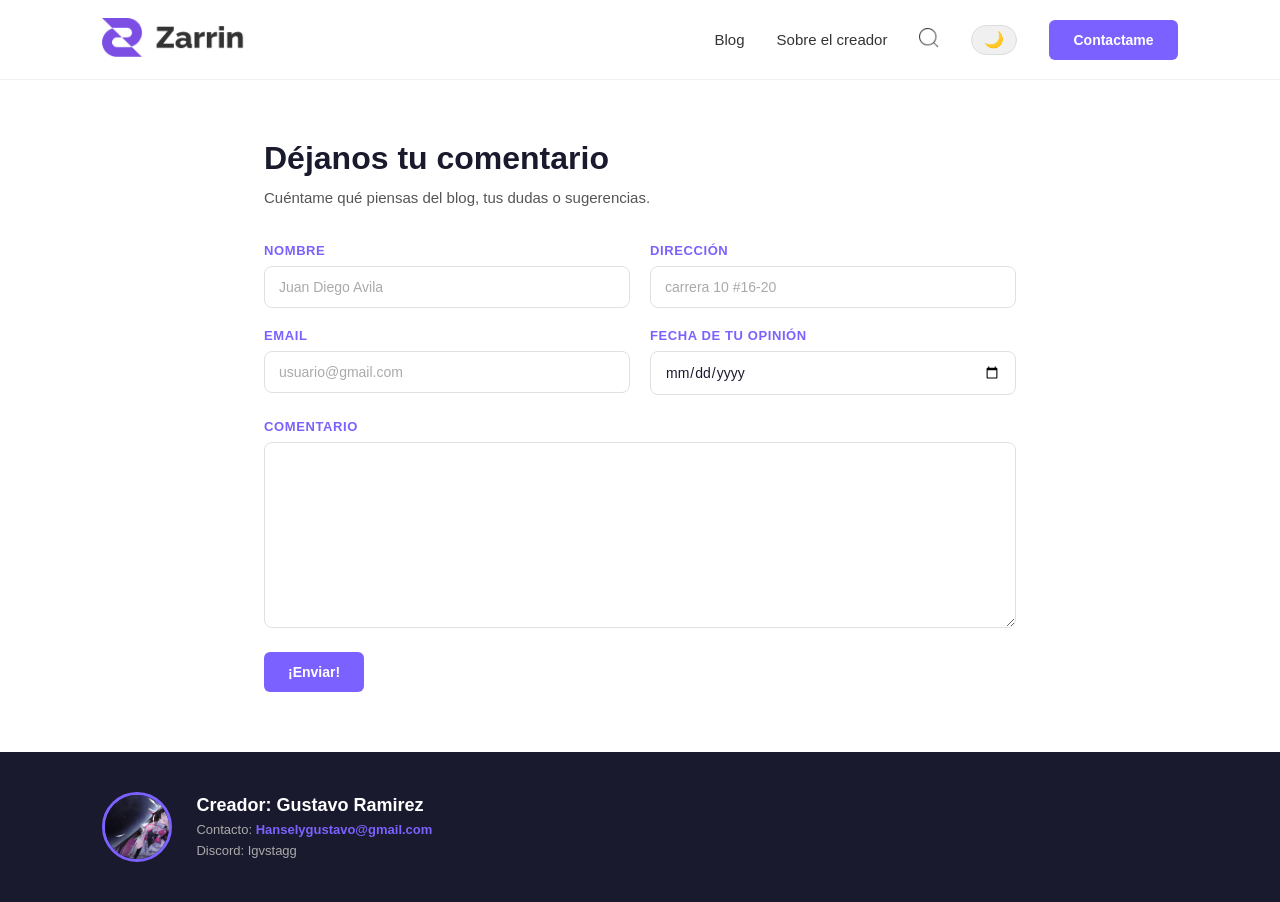
==== contacto.html @ b6b07262 "update" ====
<!DOCTYPE html>
<html lang="es">
<head>
    <meta charset="UTF-8">
    <meta name="viewport" content="width=device-width, initial-scale=1.0">
    <title>Contacto</title>
    <link rel="stylesheet" href="style.css">
</head>
<body>
    <header class="header">
        <a href="index.html" class="header__logo">
            <img src="assets/logo.png" alt="Logo">
        </a>
        <nav class="header__nav nav">
            <a href="index.html" class="nav__link">Blog</a>
            <a href="creador.html" class="nav__link">Sobre el creador</a>
            <a href="" class="nav__link">
                <img src="assets/lupa.png" alt="search" class="nav__img">
            </a>
            <button class="theme-toggle" onclick="toggleTheme()" title="Cambiar tema">🌙</button>
            <a href="contacto.html" class="button--purple">Contactame</a>
        </nav>
    </header>

    <main class="main">
        <section class="contact">
            <h1 class="contact__title">Déjanos tu comentario</h1>
            <p class="contact__subtitle">Cuéntame qué piensas del blog, tus dudas o sugerencias.</p>

            <!-- Reemplaza TU_ID_AQUI por el ID que te da Formspree (formspree.io) -->
            <form action="https://formspree.io/f/TU_ID_AQUI" method="POST" class="contact__form">
                <div class="contact__grid">
                    <div class="contact__field">
                        <label for="nombre">Nombre</label>
                        <input type="text" id="nombre" placeholder="Juan Diego Avila" required name="nombre">
                    </div>
                    <div class="contact__field">
                        <label for="direccion">Dirección</label>
                        <input type="text" id="direccion" placeholder="carrera 10 #16-20" required name="direccion">
                    </div>
                    <div class="contact__field">
                        <label for="email">Email</label>
                        <input type="email" id="email" placeholder="usuario@gmail.com" required name="_replyto">
                    </div>
                    <div class="contact__field">
                        <label for="fecha">Fecha de tu opinión</label>
                        <input type="date" id="fecha" required name="opinion">
                    </div>
                </div>

                <div class="contact__field contact__field--full">
                    <label for="comentario">Comentario</label>
                    <textarea name="comentario" id="comentario" cols="30" rows="10" required></textarea>
                </div>

                <!-- Campos extra de Formspree -->
                <input type="hidden" name="_subject" value="Nuevo comentario en el blog">
                <input type="text" name="_gotcha" style="display:none">

                <button type="submit" class="button--purple contact__submit">¡Enviar!</button>
            </form>
        </section>
    </main>

    <footer class="footer">
        <img src="assets/pfp.jpg" alt="Profile Picture" class="footer__pfp">
        <div class="footer__info">
            <span class="footer__name">Creador: Gustavo Ramirez</span>
            <span class="footer__contact">Contacto: <a href="mailto:Hanselygustavo@gmail.com">Hanselygustavo@gmail.com</a></span>
            <span class="footer__discord">Discord: Igvstagg</span>
        </div>
    </footer>

    <script>
        function toggleTheme() {
            const isDark = document.body.classList.toggle('dark');
            localStorage.setItem('theme', isDark ? 'dark' : 'light');
            document.querySelector('.theme-toggle').textContent = isDark ? '☀️' : '🌙';
        }
        if (localStorage.getItem('theme') === 'dark') {
            document.body.classList.add('dark');
            document.querySelector('.theme-toggle').textContent = '☀️';
        }
    </script>
</body>
</html>
---- style.css ----
* {
    margin: 0;
    padding: 0;
    box-sizing: border-box;
}

body {
    font-family: 'Segoe UI', sans-serif;
    color: #1a1a2e;
    background-color: #ffffff;
    transition: background-color 0.3s ease, color 0.3s ease;
}

a { text-decoration: none; }

/* MODO OSCURO */
body.dark { background-color: #0f0f1a; color: #e0e0f0; }
body.dark .header { background-color: #0f0f1a; border-bottom-color: #2a2a3e; }
body.dark .nav__link { color: #c0c0d8; }
body.dark .nav__link:hover { color: #a98bff; }
body.dark .recent-posts { background-color: #0f0f1a; }
body.dark .recent-posts__title, body.dark .popular-posts__title { color: #e0e0f0; }
body.dark .popular-posts { background-color: #1a1a2e; }
body.dark .post-card { background-color: #1e1e32; box-shadow: 0 2px 12px rgba(0,0,0,0.3); }
body.dark .post-card__title { color: #e0e0f0; }
body.dark .post-card__excerpt { color: #9090b0; }
body.dark .featured-post__title { color: #e0e0f0; }
body.dark .post__excerpt { color: #9090b0; }
body.dark .post__date { color: #606080; }
body.dark .article { color: #e0e0f0; }
body.dark .article__title { color: #e0e0f0; }
body.dark .article__text { color: #b0b0cc; }
body.dark .creator-hero { border-bottom-color: #2a2a3e; }
body.dark .creator-hero__name { color: #e0e0f0; }
body.dark .creator-hero__bio { color: #9090b0; }
body.dark .creator-section { background-color: #0f0f1a; }
body.dark .creator-section--gray { background-color: #1a1a2e; }
body.dark .creator-section__title { color: #e0e0f0; }
body.dark .creator-section__desc { color: #9090b0; }
body.dark .creator-card { background-color: #1e1e32; border-color: #2a2a3e; }
body.dark .creator-card__value { color: #e0e0f0; }
body.dark .creator-parent-card { background-color: #1e1e32; border-color: #2a2a3e; }
body.dark .creator-parent-card__name { color: #e0e0f0; }
body.dark .creator-parent-card__bio { color: #9090b0; }
body.dark .creator-parents__img { background-color: #2a2a3e; }
body.dark .theme-toggle { background-color: #2a2a3e; color: #e0e0f0; border-color: #3a3a5e; }
body.dark .theme-toggle:hover { background-color: #3a3a5e; }

/* ANIMACIONES */
@keyframes fadeInDown { from { opacity:0; transform:translateY(-20px); } to { opacity:1; transform:translateY(0); } }
@keyframes fadeInUp { from { opacity:0; transform:translateY(30px); } to { opacity:1; transform:translateY(0); } }
@keyframes fadeInLeft { from { opacity:0; transform:translateX(-40px); } to { opacity:1; transform:translateX(0); } }
@keyframes fadeInRight { from { opacity:0; transform:translateX(40px); } to { opacity:1; transform:translateX(0); } }
@keyframes fadeIn { from { opacity:0; } to { opacity:1; } }
@keyframes pulse { 0%,100% { transform:scale(1); } 50% { transform:scale(1.04); } }
@media (prefers-reduced-motion: reduce) { *,*::before,*::after { animation-duration:0.01ms !important; transition-duration:0.01ms !important; } }

/* HEADER */
.header { width:100%; height:80px; display:flex; justify-content:space-between; align-items:center; padding:0 8%; border-bottom:1px solid #f0f0f0; background-color:#ffffff; position:sticky; top:0; z-index:100; transition:background-color 0.3s ease, border-color 0.3s ease; animation:fadeInDown 0.5s ease both; }
.header__logo img { height:40px; object-fit:contain; transition:transform 0.3s ease; }
.header__logo img:hover { transform:scale(1.08); }
.nav { display:flex; align-items:center; gap:32px; }
.nav__link { font-size:15px; color:#333; font-weight:500; transition:color 0.2s; }
.nav__link:hover { color:#7B61FF; }
.nav__link--purple { color:#7B61FF; font-weight:600; }
.nav__img { width:20px; height:20px; object-fit:contain; transition:transform 0.2s ease; }
.nav__img:hover { transform:scale(1.2); }

/* BOTÓN TEMA */
.theme-toggle { background:#f0f0f0; border:1px solid #ddd; border-radius:50px; padding:6px 12px; font-size:16px; cursor:pointer; transition:background-color 0.2s ease, transform 0.2s ease; line-height:1; }
.theme-toggle:hover { background-color:#e0e0e0; transform:scale(1.1); }

/* BOTÓN MORADO */
.button--purple { background-color:#7B61FF; color:white; padding:12px 24px; border-radius:6px; font-size:14px; font-weight:600; transition:background-color 0.3s, transform 0.2s, box-shadow 0.2s; white-space:nowrap; }
.button--purple:hover { background-color:#6448e8; transform:translateY(-2px); box-shadow:0 6px 16px rgba(123,97,255,0.35); }

/* BANNER */
.banner { width:100%; display:flex; align-items:center; padding:5% 8%; background-color:#7B61FF; color:white; gap:40px; overflow:hidden; }
.banner__left { width:50%; display:flex; flex-direction:column; gap:24px; animation:fadeInLeft 0.7s ease 0.2s both; }
.banner__tag { font-size:13px; font-weight:600; text-transform:uppercase; letter-spacing:1px; opacity:0.85; }
.banner-container__h1 { font-size:42px; font-weight:800; line-height:1.2; }
.main-p { font-size:15px; line-height:1.7; opacity:0.9; }
.botton { display:inline-block; background-color:white; color:#7B61FF; padding:12px 28px; border-radius:6px; font-size:14px; font-weight:700; width:fit-content; transition:opacity 0.2s, transform 0.2s, box-shadow 0.2s; animation:pulse 2.5s ease-in-out 1.2s infinite; }
.botton:hover { opacity:0.9; transform:translateY(-2px); box-shadow:0 6px 20px rgba(0,0,0,0.15); animation:none; }
.banner__right { width:50%; display:flex; justify-content:center; align-items:center; animation:fadeInRight 0.7s ease 0.3s both; }
.banner__right img { width:100%; max-height:420px; object-fit:contain; transition:transform 0.4s ease; }
.banner__right img:hover { transform:scale(1.03); }

/* RECENT POSTS */
.recent-posts { padding:60px 8%; background-color:#fff; transition:background-color 0.3s ease; animation:fadeIn 0.6s ease 0.4s both; }
.recent-posts__header { display:flex; justify-content:space-between; align-items:center; margin-bottom:40px; }
.recent-posts__title { font-size:30px; font-weight:800; color:#1a1a2e; transition:color 0.3s ease; }

/* FEATURED POST */
.featured-post { display:grid; grid-template-columns:1fr 1fr; gap:40px; margin-bottom:48px; align-items:center; }
.featured-post__image { width:100%; border-radius:12px; overflow:hidden; }
.featured-post__image img { width:100%; height:320px; object-fit:cover; display:block; transition:transform 0.4s ease; }
.featured-post__image:hover img { transform:scale(1.04); }
.featured-post__content { display:flex; flex-direction:column; gap:16px; animation:fadeInRight 0.6s ease 0.5s both; }
.featured-post__title { font-size:24px; font-weight:800; color:#1a1a2e; line-height:1.3; transition:color 0.3s ease; }
.post__excerpt { font-size:14px; color:#555; line-height:1.7; transition:color 0.3s ease; }

/* POST META */
.post__meta { display:flex; align-items:center; gap:12px; }
.post__category { font-size:11px; font-weight:700; text-transform:uppercase; letter-spacing:0.8px; color:#7B61FF; }
.post__date { font-size:12px; color:#999; transition:color 0.3s ease; }

/* READ MORE */
.read-more { font-size:13px; font-weight:700; color:#7B61FF; transition:opacity 0.2s, letter-spacing 0.2s; display:inline-block; }
.read-more:hover { opacity:0.7; letter-spacing:0.5px; }

/* GRID CARDS */
.posts-grid { display:grid; grid-template-columns:repeat(3,1fr); gap:28px; }
.post-card { display:flex; flex-direction:column; border-radius:10px; overflow:hidden; background:#fff; box-shadow:0 2px 12px rgba(0,0,0,0.07); transition:transform 0.3s ease, box-shadow 0.3s ease, background-color 0.3s ease; animation:fadeInUp 0.5s ease both; }
.post-card:nth-child(1) { animation-delay:0.1s; }
.post-card:nth-child(2) { animation-delay:0.2s; }
.post-card:nth-child(3) { animation-delay:0.3s; }
.post-card:hover { transform:translateY(-6px); box-shadow:0 12px 28px rgba(123,97,255,0.15); }
.post-card__img { width:100%; height:200px; object-fit:cover; display:block; transition:transform 0.4s ease; }
.post-card:hover .post-card__img { transform:scale(1.05); }
.post-card__body { padding:20px; display:flex; flex-direction:column; gap:12px; flex:1; }
.post-card__title { font-size:16px; font-weight:700; color:#1a1a2e; line-height:1.4; transition:color 0.3s ease; }
.post-card__excerpt { font-size:13px; color:#666; line-height:1.6; flex:1; transition:color 0.3s ease; }

/* POPULAR POSTS */
.popular-posts { padding:60px 8%; background-color:#f9f9f9; transition:background-color 0.3s ease; }
.popular-posts__header { display:flex; justify-content:space-between; align-items:center; margin-bottom:40px; }
.popular-posts__title { font-size:30px; font-weight:800; color:#1a1a2e; transition:color 0.3s ease; }

/* FOOTER */
.footer { background-color:#1a1a2e; color:#fff; padding:40px 8%; display:flex; align-items:center; gap:24px; }
.footer__pfp { width:70px; height:70px; border-radius:50%; object-fit:cover; border:3px solid #7B61FF; flex-shrink:0; transition:transform 0.3s ease, border-color 0.3s ease; }
.footer__pfp:hover { transform:scale(1.08); border-color:#a98bff; }
.footer__info { display:flex; flex-direction:column; gap:6px; }
.footer__name { font-size:18px; font-weight:700; color:#fff; }
.footer__contact { font-size:13px; color:#aaa; }
.footer__contact a { color:#7B61FF; font-weight:600; transition:opacity 0.2s; }
.footer__contact a:hover { opacity:0.7; }
.footer__discord { font-size:13px; color:#aaa; }

/* ARTÍCULOS */
.article { max-width:800px; margin:0 auto; padding:40px 24px; animation:fadeInUp 0.6s ease both; }
.article__title { font-size:32px; font-weight:800; margin:16px 0; line-height:1.3; transition:color 0.3s ease; }
.article__img { width:100%; max-height:450px; object-fit:cover; border-radius:12px; margin:24px 0; transition:transform 0.4s ease, box-shadow 0.4s ease; }
.article__img:hover { transform:scale(1.01); box-shadow:0 12px 32px rgba(0,0,0,0.12); }
.article__text { font-size:15px; line-height:1.8; color:#444; margin-bottom:24px; transition:color 0.3s ease; animation:fadeIn 0.5s ease both; }

/* CREADOR */
.creator-hero { display:flex; align-items:center; gap:48px; padding:60px 8%; border-bottom:1px solid #f0f0f0; transition:border-color 0.3s ease; animation:fadeInUp 0.6s ease both; }
.creator-hero__img { width:180px; height:180px; border-radius:50%; object-fit:cover; border:4px solid #7B61FF; flex-shrink:0; transition:transform 0.3s ease, box-shadow 0.3s ease; }
.creator-hero__img:hover { transform:scale(1.05); box-shadow:0 8px 24px rgba(123,97,255,0.3); }
.creator-hero__info { display:flex; flex-direction:column; gap:16px; animation:fadeInRight 0.6s ease 0.2s both; }
.creator-hero__name { font-size:36px; font-weight:800; color:#1a1a2e; transition:color 0.3s ease; }
.creator-hero__bio { font-size:15px; line-height:1.8; color:#555; max-width:600px; transition:color 0.3s ease; }
.creator-hero__links { display:flex; gap:16px; align-items:center; flex-wrap:wrap; }
.creator-link { font-size:14px; font-weight:600; color:#7B61FF; transition:opacity 0.2s, letter-spacing 0.2s; }
.creator-link:hover { opacity:0.7; letter-spacing:0.3px; }
.creator-section { padding:60px 8%; transition:background-color 0.3s ease; animation:fadeIn 0.5s ease both; }
.creator-section--gray { background-color:#f9f9f9; }
.creator-section__title { font-size:28px; font-weight:800; color:#1a1a2e; margin-bottom:16px; transition:color 0.3s ease; }
.creator-section__desc { font-size:15px; color:#555; line-height:1.8; max-width:700px; margin-bottom:32px; transition:color 0.3s ease; }
.creator-parents__img { width:100%; max-height:400px; object-fit:contain; border-radius:12px; margin-bottom:40px; background-color:#f0f0f0; transition:transform 0.3s ease, background-color 0.3s ease; }
.creator-parents__img:hover { transform:scale(1.01); }
.creator-cards { display:grid; grid-template-columns:repeat(auto-fit, minmax(200px,1fr)); gap:16px; }
.creator-card { background:#fff; border:1px solid #f0f0f0; border-radius:10px; padding:16px 20px; display:flex; flex-direction:column; gap:6px; transition:transform 0.2s ease, box-shadow 0.2s ease, background-color 0.3s ease, border-color 0.3s ease; }
.creator-card:hover { transform:translateY(-3px); box-shadow:0 6px 16px rgba(123,97,255,0.1); }
.creator-card__label { font-size:11px; font-weight:700; text-transform:uppercase; letter-spacing:0.8px; color:#7B61FF; }
.creator-card__value { font-size:14px; font-weight:600; color:#1a1a2e; transition:color 0.3s ease; }
.creator-parents-grid { display:grid; grid-template-columns:1fr 1fr; gap:32px; }
.creator-parent-card { background:#fff; border-radius:12px; padding:28px; border:1px solid #f0f0f0; display:flex; flex-direction:column; gap:20px; transition:transform 0.3s ease, box-shadow 0.3s ease, background-color 0.3s ease, border-color 0.3s ease; }
.creator-parent-card:hover { transform:translateY(-4px); box-shadow:0 10px 28px rgba(0,0,0,0.08); }
.creator-parent-card__header { display:flex; align-items:center; gap:16px; }
.creator-avatar { width:52px; height:52px; border-radius:50%; background-color:#7B61FF; color:white; font-weight:700; font-size:16px; display:flex; align-items:center; justify-content:center; flex-shrink:0; transition:transform 0.2s ease; }
.creator-avatar:hover { transform:scale(1.1); }
.creator-avatar--pink { background-color:#FF61B6; }
.creator-parent-card__name { font-size:18px; font-weight:800; color:#1a1a2e; transition:color 0.3s ease; }
.creator-parent-card__bio { font-size:14px; color:#555; line-height:1.7; transition:color 0.3s ease; }
.creator-parent-card__data { display:grid; grid-template-columns:1fr 1fr; gap:12px; }

/* =========================================================
   RESPONSIVE — VERSIÓN CELULAR / TABLET
   ========================================================= */

/* TABLET (hasta 1024px) */
@media (max-width: 1024px) {
    .header { padding: 0 5%; }
    .nav { gap: 18px; }
    .nav__link { font-size: 14px; }
    .button--purple { padding: 10px 18px; font-size: 13px; }

    .banner { padding: 8% 5%; }
    .banner-container__h1 { font-size: 34px; }

    .recent-posts, .popular-posts, .creator-section { padding: 50px 5%; }

    .featured-post { grid-template-columns: 1fr; }
    .featured-post__image img { height: 260px; }

    .posts-grid { grid-template-columns: repeat(2, 1fr); }

    .creator-hero { padding: 50px 5%; gap: 32px; }
    .creator-parents-grid { gap: 20px; }
}

/* CELULAR (hasta 768px) */
@media (max-width: 768px) {
    .header {
        height: auto;
        flex-wrap: wrap;
        padding: 14px 5%;
        gap: 12px;
        row-gap: 12px;
    }
    .header__logo { order: 1; }
    .theme-toggle { order: 2; }
    .nav {
        order: 3;
        width: 100%;
        justify-content: center;
        flex-wrap: wrap;
        gap: 14px 20px;
    }
    .button--purple { padding: 8px 16px; font-size: 13px; }

    .banner {
        flex-direction: column;
        text-align: center;
        padding: 40px 6%;
        gap: 24px;
    }
    .banner__left, .banner__right { width: 100%; }
    .banner__left { align-items: center; }
    .banner-container__h1 { font-size: 28px; }
    .main-p { font-size: 14px; }
    .banner__right img { max-height: 260px; }

    .recent-posts, .popular-posts, .creator-section { padding: 40px 5%; }
    .recent-posts__header, .popular-posts__header {
        flex-direction: column;
        align-items: flex-start;
        gap: 14px;
        margin-bottom: 28px;
    }
    .recent-posts__title, .popular-posts__title { font-size: 24px; }

    .featured-post { gap: 20px; margin-bottom: 32px; }
    .featured-post__image img { height: 220px; }
    .featured-post__title { font-size: 20px; }

    .posts-grid { grid-template-columns: 1fr; gap: 20px; }

    .footer {
        flex-direction: column;
        text-align: center;
        padding: 32px 6%;
        gap: 16px;
    }
    .footer__info { align-items: center; }

    .article { padding: 28px 18px; }
    .article__title { font-size: 24px; }
    .article__img { max-height: 260px; }
    .article__text { font-size: 14px; }

    .creator-hero {
        flex-direction: column;
        text-align: center;
        padding: 40px 6%;
        gap: 24px;
    }
    .creator-hero__img { width: 140px; height: 140px; }
    .creator-hero__name { font-size: 28px; }
    .creator-hero__info { align-items: center; }
    .creator-hero__bio { max-width: 100%; }
    .creator-hero__links { justify-content: center; }

    .creator-section__title { font-size: 22px; }
    .creator-cards { grid-template-columns: 1fr 1fr; }

    .creator-parents-grid { grid-template-columns: 1fr; }
    .creator-parent-card { padding: 20px; }
}

/* CELULAR PEQUEÑO (hasta 480px) */
@media (max-width: 480px) {
    .header__logo img { height: 32px; }
    .nav { gap: 10px 14px; }
    .nav__link { font-size: 13px; }
    .nav__img { width: 18px; height: 18px; }
    .button--purple { width: 100%; text-align: center; padding: 10px; }

    .banner-container__h1 { font-size: 24px; }
    .botton { width: 100%; text-align: center; }

    .creator-cards { grid-template-columns: 1fr; }
    .creator-parent-card__data { grid-template-columns: 1fr; }

    .footer__pfp { width: 56px; height: 56px; }
    .footer__name { font-size: 16px; }
}

/* =========================================================
   M5L1 — PSEUDO-ELEMENTOS
   ========================================================= */

/* ::after crea una línea animada debajo del link al hacer hover */
.nav__link {
    position: relative;
}
.nav__link::after {
    content: "";
    position: absolute;
    left: 0;
    bottom: -4px;
    width: 0;
    height: 2px;
    background-color: #7B61FF;
    transition: width 0.3s ease;
}
.nav__link:hover::after {
    width: 100%;
}

/* ::before / ::after agregan comillas decorativas alrededor de la bio */
.creator-hero__bio::before {
    content: open-quote;
    font-size: 24px;
    color: #7B61FF;
    font-weight: 700;
    margin-right: 4px;
}
.creator-hero__bio::after {
    content: close-quote;
    font-size: 24px;
    color: #7B61FF;
    font-weight: 700;
    margin-left: 4px;
}

/* ::first-letter agranda la primera letra del primer párrafo del artículo */
.article__text:first-of-type::first-letter {
    font-size: 42px;
    font-weight: 800;
    color: #7B61FF;
    float: left;
    line-height: 1;
    margin-right: 8px;
    margin-top: 4px;
}

/* ::selection cambia el color al seleccionar texto */
::selection {
    background-color: #7B61FF;
    color: #ffffff;
}

/* ::before agrega un acento de color arriba de cada tarjeta al hacer hover */
.post-card {
    position: relative;
}
.post-card::before {
    content: "";
    position: absolute;
    top: 0;
    left: 0;
    width: 100%;
    height: 4px;
    background-color: #7B61FF;
    transform: scaleX(0);
    transform-origin: left;
    transition: transform 0.3s ease;
}
.post-card:hover::before {
    transform: scaleX(1);
}

/* ::after agrega una flecha animada a "Read More" */
.read-more::after {
    content: " →";
    display: inline-block;
    transition: transform 0.2s ease;
}
.read-more:hover::after {
    transform: translateX(4px);
}

/* =========================================================
   CONTACTO — FORMULARIO
   ========================================================= */
.contact {
    max-width: 800px;
    margin: 0 auto;
    padding: 60px 24px;
    animation: fadeInUp 0.6s ease both;
}
.contact__title {
    font-size: 32px;
    font-weight: 800;
    color: #1a1a2e;
    margin-bottom: 8px;
    transition: color 0.3s ease;
}
.contact__subtitle {
    font-size: 15px;
    color: #555;
    line-height: 1.7;
    margin-bottom: 32px;
    transition: color 0.3s ease;
}

.contact__form {
    display: flex;
    flex-direction: column;
    gap: 24px;
}
.contact__grid {
    display: grid;
    grid-template-columns: 1fr 1fr;
    gap: 20px;
}
.contact__field {
    display: flex;
    flex-direction: column;
    gap: 8px;
}
.contact__field--full { width: 100%; }

.contact__field label {
    font-size: 13px;
    font-weight: 700;
    text-transform: uppercase;
    letter-spacing: 0.6px;
    color: #7B61FF;
}

.contact__field input,
.contact__field textarea {
    padding: 12px 14px;
    border: 1px solid #e0e0e0;
    border-radius: 8px;
    font: inherit;
    font-size: 14px;
    color: #1a1a2e;
    background-color: #ffffff;
    transition: border-color 0.2s ease, box-shadow 0.2s ease, background-color 0.3s ease, color 0.3s ease;
}
.contact__field input::placeholder,
.contact__field textarea::placeholder {
    color: #aaa;
}
.contact__field input:focus,
.contact__field textarea:focus {
    outline: none;
    border-color: #7B61FF;
    box-shadow: 0 0 0 3px rgba(123, 97, 255, 0.15);
}
.contact__field textarea {
    resize: vertical;
    min-height: 140px;
}

.contact__submit {
    align-self: flex-start;
    border: none;
    cursor: pointer;
}

/* MODO OSCURO */
body.dark .contact__title { color: #e0e0f0; }
body.dark .contact__subtitle { color: #9090b0; }
body.dark .contact__field input,
body.dark .contact__field textarea {
    background-color: #1e1e32;
    border-color: #2a2a3e;
    color: #e0e0f0;
}
body.dark .contact__field input::placeholder,
body.dark .contact__field textarea::placeholder {
    color: #606080;
}
body.dark .contact__field input:focus,
body.dark .contact__field textarea:focus {
    border-color: #a98bff;
    box-shadow: 0 0 0 3px rgba(169, 139, 255, 0.2);
}

/* RESPONSIVE */
@media (max-width: 768px) {
    .contact { padding: 40px 18px; }
    .contact__title { font-size: 26px; }
    .contact__grid { grid-template-columns: 1fr; }
    .contact__submit { width: 100%; text-align: center; }
}
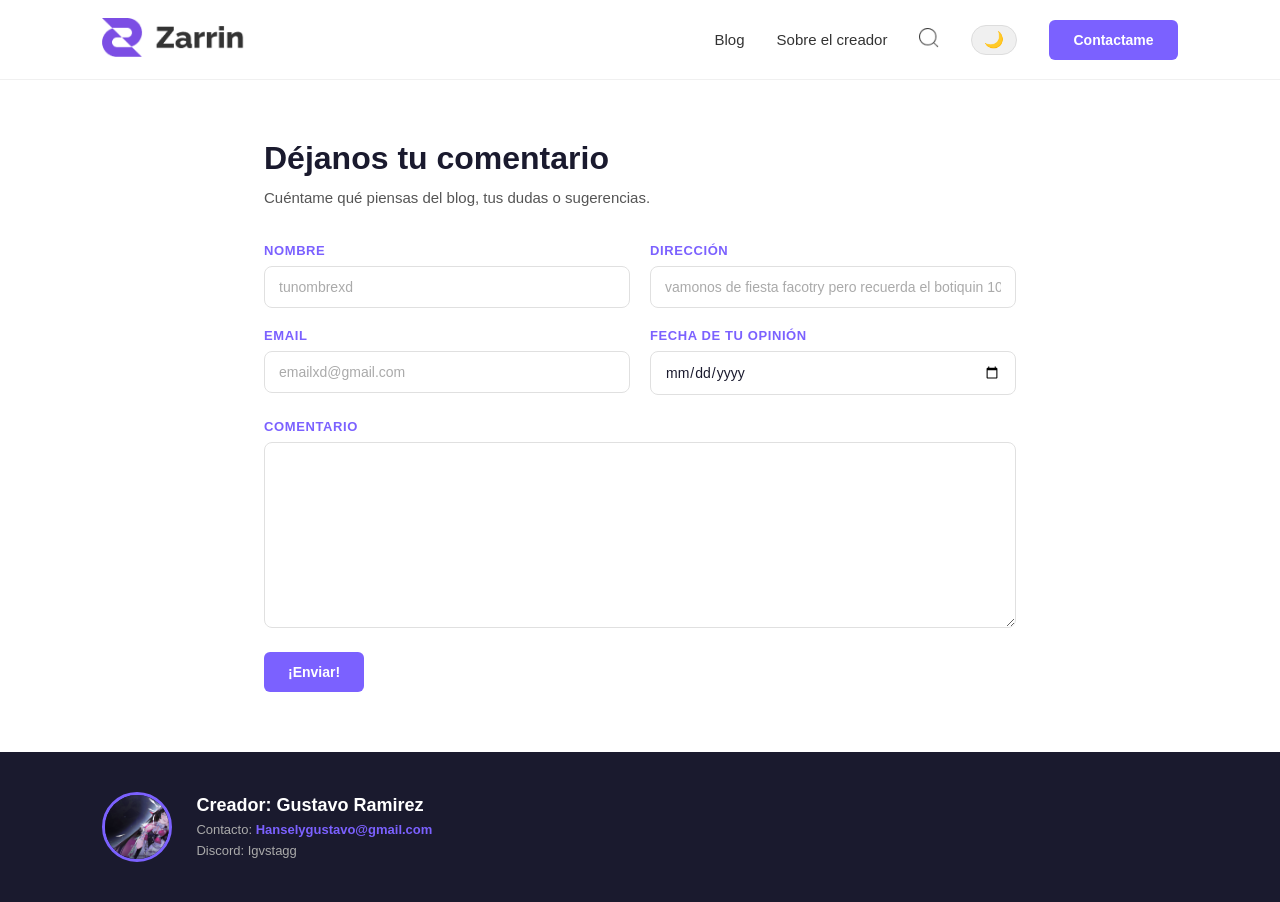
==== commit 56a5f1f3: "Update contacto.html" ====
--- a/contacto.html
+++ b/contacto.html
@@ -32,15 +32,15 @@
                 <div class="contact__grid">
                     <div class="contact__field">
                         <label for="nombre">Nombre</label>
-                        <input type="text" id="nombre" placeholder="Juan Diego Avila" required name="nombre">
+                        <input type="text" id="nombre" placeholder="tunombrexd" required name="nombre">
                     </div>
                     <div class="contact__field">
                         <label for="direccion">Dirección</label>
-                        <input type="text" id="direccion" placeholder="carrera 10 #16-20" required name="direccion">
+                        <input type="text" id="direccion" placeholder="vamonos de fiesta facotry pero recuerda el botiquin 10 #16-20" required name="direccion">
                     </div>
                     <div class="contact__field">
                         <label for="email">Email</label>
-                        <input type="email" id="email" placeholder="usuario@gmail.com" required name="_replyto">
+                        <input type="email" id="email" placeholder="emailxd@gmail.com" required name="_replyto">
                     </div>
                     <div class="contact__field">
                         <label for="fecha">Fecha de tu opinión</label>
